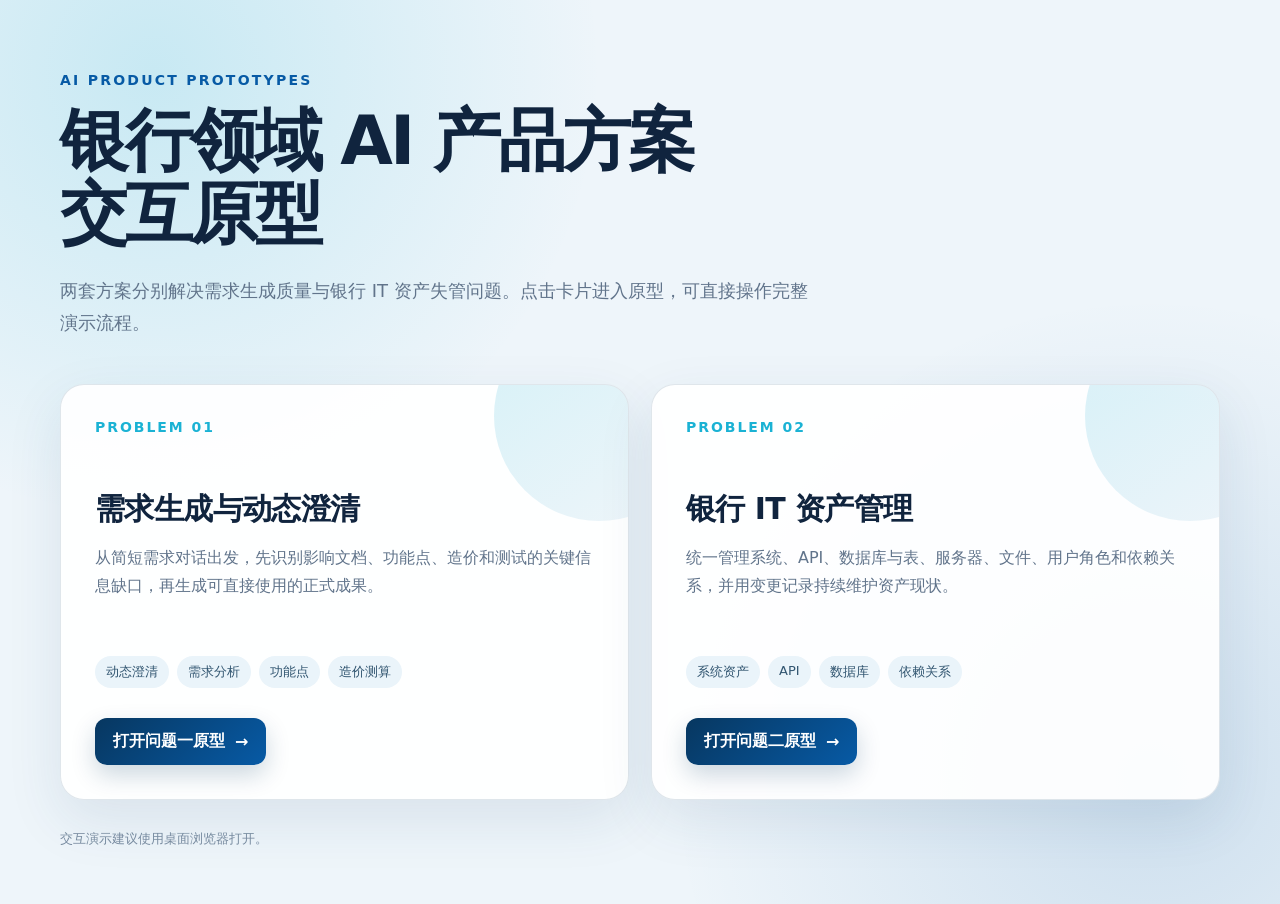
==== index.html @ ff2e3123 "Publish two interactive product prototypes" ====
<!doctype html>
<html lang="zh-CN">
<head>
  <meta charset="utf-8">
  <meta name="viewport" content="width=device-width, initial-scale=1">
  <meta name="description" content="银行领域 AI 产品方案交互原型：需求生成与 IT 资产管理。">
  <title>银行 AI 产品方案 · 交互原型</title>
  <style>
    :root {
      --ink: #10243e;
      --muted: #61748b;
      --line: rgba(21, 66, 105, .13);
      --blue: #075aa5;
      --blue-deep: #073760;
      --cyan: #1ab2d4;
      --paper: rgba(255, 255, 255, .92);
    }
    * { box-sizing: border-box; }
    body {
      margin: 0;
      min-height: 100vh;
      color: var(--ink);
      font-family: Inter, "PingFang SC", "Microsoft YaHei", system-ui, sans-serif;
      background:
        radial-gradient(circle at 12% 8%, rgba(26, 178, 212, .18), transparent 28rem),
        radial-gradient(circle at 90% 86%, rgba(7, 90, 165, .14), transparent 30rem),
        #eef5fa;
    }
    .shell { width: min(1160px, calc(100% - 40px)); margin: 0 auto; padding: 72px 0 56px; }
    .eyebrow { margin: 0 0 16px; color: var(--blue); font-size: 14px; font-weight: 700; letter-spacing: .16em; }
    h1 { max-width: 780px; margin: 0; font-size: clamp(38px, 6vw, 68px); line-height: 1.08; letter-spacing: -.045em; }
    .lead { max-width: 760px; margin: 24px 0 44px; color: var(--muted); font-size: 18px; line-height: 1.8; }
    .grid { display: grid; grid-template-columns: repeat(2, minmax(0, 1fr)); gap: 22px; }
    .card {
      position: relative;
      overflow: hidden;
      min-height: 370px;
      padding: 34px;
      border: 1px solid var(--line);
      border-radius: 24px;
      background: var(--paper);
      box-shadow: 0 20px 55px rgba(30, 68, 104, .1);
      transition: transform .25s ease, box-shadow .25s ease;
    }
    .card:hover { transform: translateY(-5px); box-shadow: 0 28px 68px rgba(30, 68, 104, .16); }
    .card::after {
      content: "";
      position: absolute;
      width: 210px;
      height: 210px;
      right: -76px;
      top: -74px;
      border-radius: 50%;
      background: linear-gradient(145deg, rgba(26, 178, 212, .18), rgba(7, 90, 165, .06));
    }
    .number { color: var(--cyan); font-size: 14px; font-weight: 800; letter-spacing: .14em; }
    h2 { margin: 54px 0 14px; font-size: 30px; letter-spacing: -.02em; }
    .card p { min-height: 88px; margin: 0; color: var(--muted); font-size: 16px; line-height: 1.75; }
    .tags { display: flex; flex-wrap: wrap; gap: 8px; margin: 24px 0 30px; }
    .tag { padding: 7px 11px; border-radius: 999px; color: #315570; background: #eaf4fa; font-size: 13px; }
    .open {
      display: inline-flex;
      align-items: center;
      gap: 10px;
      padding: 13px 18px;
      border-radius: 12px;
      color: #fff;
      background: linear-gradient(135deg, var(--blue-deep), var(--blue));
      font-weight: 700;
      text-decoration: none;
      box-shadow: 0 10px 24px rgba(7, 55, 96, .2);
    }
    .open span { transition: transform .2s ease; }
    .open:hover span { transform: translateX(4px); }
    footer { margin-top: 30px; color: #7a8da1; font-size: 13px; }
    @media (max-width: 760px) {
      .shell { width: min(100% - 24px, 1160px); padding-top: 44px; }
      .grid { grid-template-columns: 1fr; }
      .card { min-height: 0; padding: 26px; }
      h2 { margin-top: 40px; }
    }
  </style>
</head>
<body>
  <main class="shell">
    <p class="eyebrow">AI PRODUCT PROTOTYPES</p>
    <h1>银行领域 AI 产品方案<br>交互原型</h1>
    <p class="lead">两套方案分别解决需求生成质量与银行 IT 资产失管问题。点击卡片进入原型，可直接操作完整演示流程。</p>

    <section class="grid" aria-label="交互原型列表">
      <article class="card">
        <div class="number">PROBLEM 01</div>
        <h2>需求生成与动态澄清</h2>
        <p>从简短需求对话出发，先识别影响文档、功能点、造价和测试的关键信息缺口，再生成可直接使用的正式成果。</p>
        <div class="tags"><span class="tag">动态澄清</span><span class="tag">需求分析</span><span class="tag">功能点</span><span class="tag">造价测算</span></div>
        <a class="open" href="./requirement-generation/">打开问题一原型 <span aria-hidden="true">→</span></a>
      </article>

      <article class="card">
        <div class="number">PROBLEM 02</div>
        <h2>银行 IT 资产管理</h2>
        <p>统一管理系统、API、数据库与表、服务器、文件、用户角色和依赖关系，并用变更记录持续维护资产现状。</p>
        <div class="tags"><span class="tag">系统资产</span><span class="tag">API</span><span class="tag">数据库</span><span class="tag">依赖关系</span></div>
        <a class="open" href="./bank-it-asset-management/">打开问题二原型 <span aria-hidden="true">→</span></a>
      </article>
    </section>

    <footer>交互演示建议使用桌面浏览器打开。</footer>
  </main>
</body>
</html>
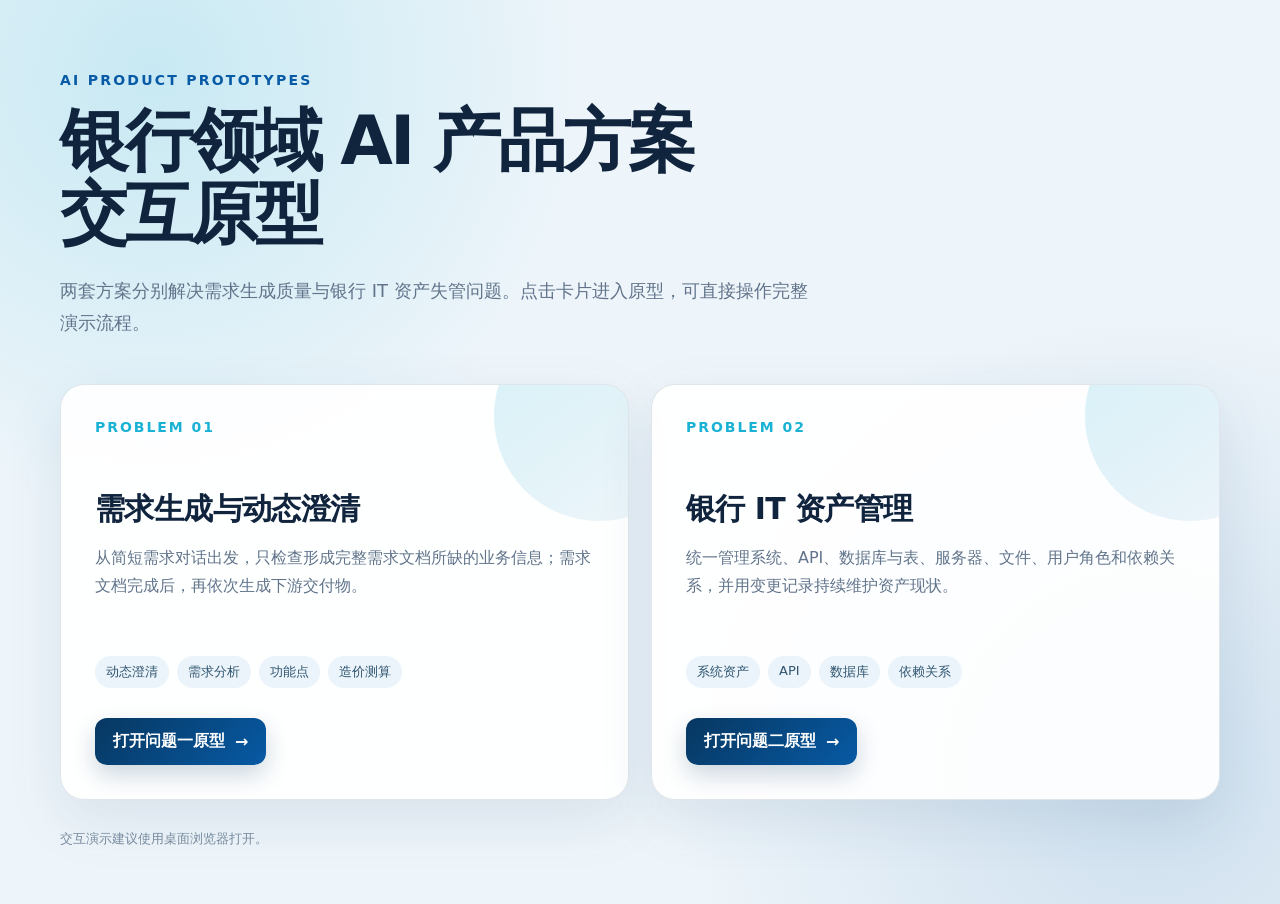
==== commit 94ec0125: "Clarify requirements before downstream generation" ====
--- a/index.html
+++ b/index.html
@@ -91,7 +91,7 @@
       <article class="card">
         <div class="number">PROBLEM 01</div>
         <h2>需求生成与动态澄清</h2>
-        <p>从简短需求对话出发，先识别影响文档、功能点、造价和测试的关键信息缺口，再生成可直接使用的正式成果。</p>
+        <p>从简短需求对话出发，只检查形成完整需求文档所缺的业务信息；需求文档完成后，再依次生成下游交付物。</p>
         <div class="tags"><span class="tag">动态澄清</span><span class="tag">需求分析</span><span class="tag">功能点</span><span class="tag">造价测算</span></div>
         <a class="open" href="./requirement-generation/">打开问题一原型 <span aria-hidden="true">→</span></a>
       </article>
